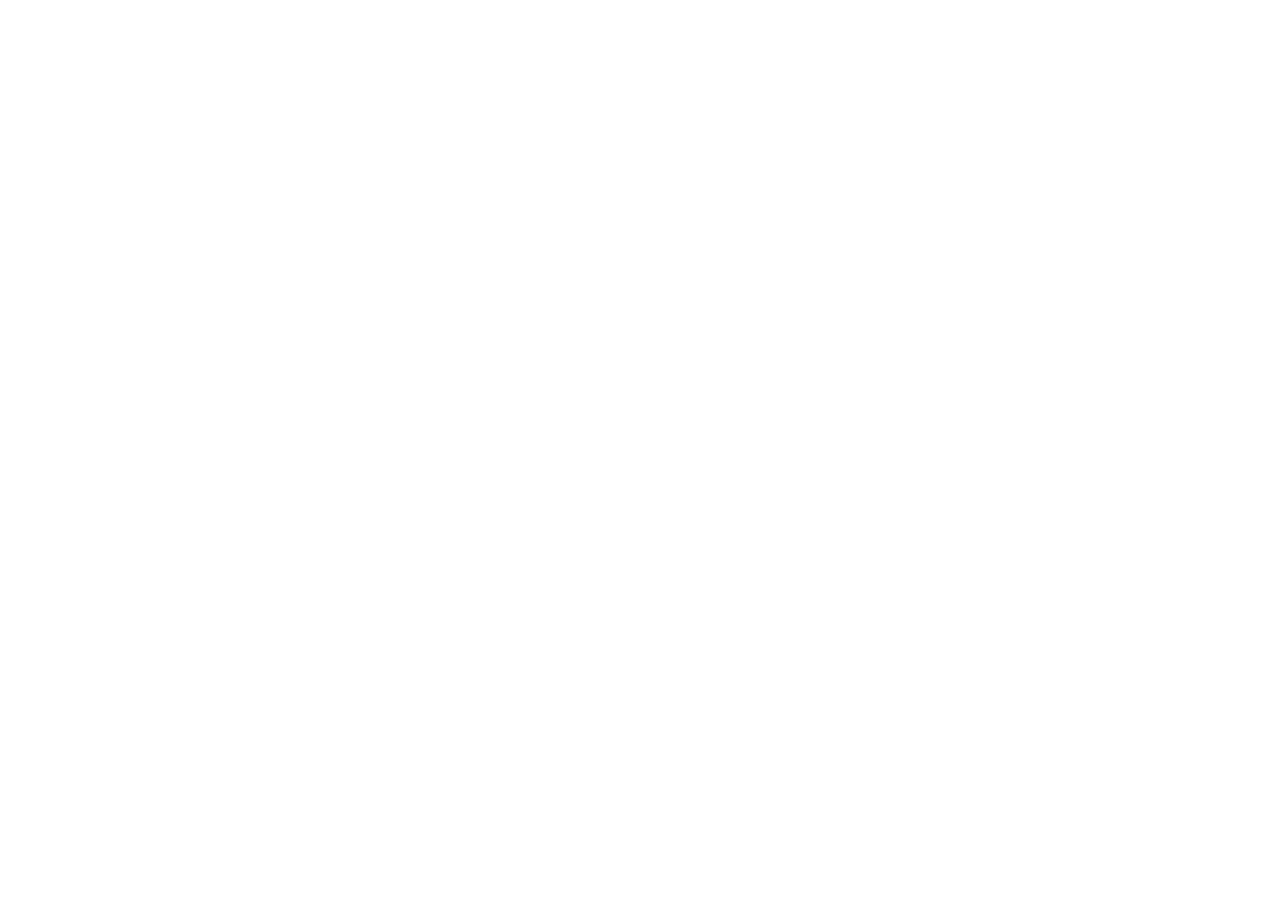
==== arrive.html @ 4d38976a "fix: replace YOUR-ADDRESS with the live GitHub Pages address The site is live at https://likangyu070" ====
<!doctype html>
<html lang="en">
<head>
<meta charset="utf-8">
<meta name="viewport" content="width=device-width, initial-scale=1">
<title>Arriving and settling in ÃƒÂ¢Ã¢â€šÂ¬Ã¢â‚¬Â How to Survive Danzhou</title>
<meta name="description" content="Your first week in Danzhou: the order to do things in, which documents to bring, and what you need on the first night.">

<!-- ===== Open Graph / link preview =====
<meta property="og:title" content="Arriving and settling in ÃƒÂ¢Ã¢â€šÂ¬Ã¢â‚¬Â How to Survive Danzhou">
<meta property="og:description" content="Your first week in Danzhou: the order to do things in, the documents to bring, and what to buy on the first night.">
<meta property="og:image" content="https://likangyu070710-source.github.io/Git/images/og-image.jpg">
<meta property="og:url" content="https://likangyu070710-source.github.io/Git/arrive.html">
<meta property="og:type" content="article">
<meta name="twitter:card" content="summary_large_image">

<link rel="icon" href="images/favicon-32.png" sizes="32x32">
<link rel="apple-touch-icon" href="images/apple-touch-icon.png">
<link rel="icon" href="images/favicon-192.png" sizes="192x192">

<link rel="stylesheet" href="css/style.css">
<script>try{if(localStorage.getItem("danzhou-theme")==="dark")document.documentElement.setAttribute("data-theme","dark")}catch(e){}</script>
</head>
<body>

<a class="skip" href="#main">Skip to main content</a>

<header class="site-header">
  <div class="wrap">
    <a class="brand" href="index.html">Survive<span>Danzhou</span></a>
    <nav class="site-nav" aria-label="Main">
      <ul>
        <li><a href="index.html">Home</a></li>
        <li><a href="arrive.html" aria-current="page">Arriving</a></li>
        <li><a href="campus.html">Campus</a></li>
        <li><a href="danzhou.html">Danzhou</a></li>
      </ul>
    </nav>
    <button class="theme-toggle" type="button" aria-pressed="false">ÃƒÂ¢Ã‹Å“Ã‚Â¾ Dark</button>
  </div>
</header>

<main id="main">
  <div class="wrap with-aside">

    <div>
      <p class="kicker">The first week</p>
      <h1>Arriving and settling in</h1>

      <p>Arrival day is the most information you will ever get at once: luggage, a room, paperwork, and buildings you cannot find. This page puts it in an order you can just follow.</p>

      <div class="note">
        <p><strong>Important:</strong> the documents you need and the registration process can change from year to year. <strong>The offer letter and the university's own notices are what count.</strong> This page is about the order and the experience, not the official rules.</p>
      </div>

      <section aria-labelledby="steps">
        <h2 id="steps">Do these in this order</h2>
        <ol class="steps">
          <li>
            <h3>Register first, and collect your room slip</h3>
            <p>Bring originals and photocopies of everything. You need the room slip before you go looking for the building.</p>
          </li>
          <li>
            <h3>Drop your luggage at the room and check your bed</h3>
            <p>Do this before anything else. Dragging a suitcase around while you queue for paperwork is miserable.</p>
          </li>
          <li>
            <h3>Sort out your campus card, door access and internet</h3>
            <p>These are usually handled in the same place. Ask what the opening hours are before you walk over.</p>
          </li>
          <li>
            <h3>Buy what you need for the first night</h3>
            <p>See the checklist below. Do not try to buy everything at once.</p>
          </li>
        </ol>
      </section>

      <section aria-labelledby="docs">
        <h2 id="docs">Documents to bring</h2>
        <table>
          <caption>What you will be asked for on registration day</caption>
          <thead>
            <tr><th scope="col">Item</th><th scope="col">Notes</th></tr>
          </thead>
          <tbody>
            <tr><td>Offer letter</td><td>Original, plus keep a copy for yourself</td></tr>
            <tr><td>ID card / passport</td><td>Original and several photocopies</td></tr>
            <tr><td>Passport photos</td><td>A few of each size, and keep the digital files on your phone</td></tr>
            <tr><td>Bank card / payment receipt</td><td>As instructed by the university</td></tr>
          </tbody>
        </table>
      </section>

      <section aria-labelledby="firstnight">
        <h2 id="firstnight">What you need on the first night</h2>
        <ul class="checklist">
          <li>Bedding ÃƒÂ¢Ã¢â€šÂ¬Ã¢â‚¬Â a mosquito net is genuinely useful here</li>
          <li>Power strip and an adapter if you need one</li>
          <li>Toiletries and slippers</li>
          <li>Basic medicine: insect repellent, anti-itch cream, something for your stomach</li>
          <li>An umbrella ÃƒÂ¢Ã¢â€šÂ¬Ã¢â‚¬Â the rain here arrives fast</li>
        </ul>
      </section>

      <section aria-labelledby="avoid">
        <h2 id="avoid">Easy things to forget</h2>
        <ul>
          <li>Do not bring only one photocopy of anything. The print shop is busy on registration day.</li>
          <li>Save your tutor's phone number in your phone, not just in a group chat.</li>
          <li>Photograph the electricity and water meter readings when you move in.</li>
        </ul>
      </section>
    </div>

    <aside class="toc" aria-labelledby="toc-h">
      <h2 id="toc-h">On this page</h2>
      <ul>
        <li><a href="#steps">The order to do things</a></li>
        <li><a href="#docs">Documents</a></li>
        <li><a href="#firstnight">First night</a></li>
        <li><a href="#avoid">Easy to forget</a></li>
      </ul>
    </aside>

  </div>
</main>

<footer class="site-footer">
  <div class="wrap">
    <p>Written by a current BiUH student Ãƒâ€šÃ‚Â· 2026</p>
    <p>Personal experience, not official university information. Check your offer letter for documents and deadlines.</p>
  </div>
</footer>

<script src="js/theme.js"></script>
</body>
</html>
---- css/style.css ----
/* ==========================================================================
   新生在儋州怎么活下来 — 样式表
   单一样式表，四个页面共用（Lesson 3：Use external. Almost always.）
   组织顺序：变量 → 基础 → 布局 → 组件 → 页面 → 响应式
   ========================================================================== */

/* ---- 1. 变量（统一在这里换色，全站跟着变） ---- */
:root {
  --paper: #fbfaf7;
  --ink: #12141a;
  --dim: #5b6270;
  --line: #ded9d0;
  --accent: #c2410c;
  --accent-soft: #fdf0e8;
  --card: #ffffff;
  --code-bg: #1c1f26;
  --code-fg: #e8e6e1;
  --max: 68rem;
  --radius: 10px;
}

/* 深色模式：由 js/theme.js 在 <html> 上加 data-theme="dark" 触发 */
html[data-theme="dark"] {
  --paper: #14161c;
  --ink: #ecebe7;
  --dim: #a2a8b4;
  --line: #2c303a;
  --accent: #fb8f5c;
  --accent-soft: #241c17;
  --card: #1b1e25;
}

/* ---- 2. 基础 ---- */
*,
*::before,
*::after { box-sizing: border-box; }   /* border-box：宽度含 padding 与边框 */

html { scroll-behavior: smooth; }

body {
  margin: 0;
  background: var(--paper);
  color: var(--ink);
  /* latin-first stack: this site is written in English, so no CJK face should win */
  font: 16px/1.7 -apple-system, BlinkMacSystemFont, "Segoe UI", Roboto,
        "Helvetica Neue", Arial, system-ui, sans-serif;
  /* these are inherited properties — set once on body (Lesson 3: text flows down) */
}

img { max-width: 100%; height: auto; display: block; }

a { color: var(--accent); text-decoration-thickness: 1px; text-underline-offset: 2px; }
a:hover { text-decoration-thickness: 2px; }

h1, h2, h3 { line-height: 1.2; letter-spacing: -0.015em; }
h1 { font-size: clamp(1.9rem, 5vw, 3.1rem); margin: 0 0 .45em; }
h2 { font-size: clamp(1.35rem, 3vw, 1.9rem); margin: 2.4em 0 .6em; }
h3 { font-size: 1.15rem; margin: 1.8em 0 .4em; }

p, li { max-width: 42em; }

/* 键盘可访问性：跳到主内容 */
.skip {
  position: absolute;
  left: -9999px;
  top: 0;
  background: var(--accent);
  color: #fff;
  padding: .7rem 1.1rem;
  z-index: 99;
  border-radius: 0 0 var(--radius) 0;
}
.skip:focus { left: 0; }

/* ---- 3. 布局 ---- */
.wrap {
  width: min(100% - 2.5rem, var(--max));
  margin-inline: auto;
}

.site-header {
  border-bottom: 1px solid var(--line);
  background: var(--card);
  position: sticky;
  top: 0;
  z-index: 10;
}
.site-header .wrap {
  display: flex;
  align-items: center;
  gap: 1rem;
  flex-wrap: wrap;
  padding-block: .8rem;
}

.brand {
  font-weight: 700;
  letter-spacing: -0.02em;
  text-decoration: none;
  color: var(--ink);
  margin-right: auto;      /* 把导航推到右边 */
}
.brand span { color: var(--accent); }

.site-nav ul {
  display: flex;
  gap: .35rem;
  list-style: none;
  margin: 0;
  padding: 0;
  flex-wrap: wrap;
}
.site-nav a {
  display: block;
  padding: .42rem .7rem;
  border-radius: var(--radius);
  text-decoration: none;
  color: var(--dim);
  font-size: .95rem;
}
.site-nav a:hover { background: var(--accent-soft); color: var(--accent); }
.site-nav a[aria-current="page"] { background: var(--accent); color: #fff; }

main { padding-block: 2.5rem 4rem; }

.site-footer {
  border-top: 1px solid var(--line);
  padding-block: 2rem;
  color: var(--dim);
  font-size: .92rem;
}

/* 两栏：主内容 + 侧栏 */
.with-aside {
  display: grid;
  gap: 2.5rem;
  grid-template-columns: minmax(0, 1fr);
}
@media (min-width: 60rem) {
  .with-aside { grid-template-columns: minmax(0, 1fr) 17rem; }
}

/* 卡片网格：自适应，手机上自动一列（响应式要求） */
.grid {
  display: grid;
  gap: 1rem;
  grid-template-columns: repeat(auto-fit, minmax(15rem, 1fr));
  margin: 1.5rem 0;
}

/* ---- 4. 组件 ---- */
.hero {
  padding-block: clamp(2rem, 7vw, 4.5rem);
  border-bottom: 1px solid var(--line);
}
.hero .kicker {
  text-transform: uppercase;
  letter-spacing: .14em;
  font-size: .78rem;
  font-weight: 700;
  color: var(--accent);
  margin: 0 0 1rem;
}
.hero p.lead {
  font-size: clamp(1.05rem, 2.2vw, 1.3rem);
  color: var(--dim);
  max-width: 34em;
}

.card {
  background: var(--card);
  border: 1px solid var(--line);
  border-radius: var(--radius);
  padding: 1.15rem 1.25rem;
}
.card h3 { margin-top: 0; }
.card p:last-child { margin-bottom: 0; }

.note {
  background: var(--accent-soft);
  border-left: 4px solid var(--accent);
  border-radius: 0 var(--radius) var(--radius) 0;
  padding: .9rem 1.1rem;
  margin: 1.5rem 0;
}
.note p:last-child { margin-bottom: 0; }

.btn {
  display: inline-block;
  background: var(--accent);
  color: #fff;
  text-decoration: none;
  padding: .7rem 1.15rem;
  border-radius: var(--radius);
  border: 1px solid var(--accent);
  font-weight: 600;
  cursor: pointer;
  font-size: 1rem;
}
.btn:hover { filter: brightness(1.08); }

table {
  border-collapse: collapse;
  width: 100%;
  margin: 1.5rem 0;
  font-size: .97rem;
}
th, td {
  border-bottom: 1px solid var(--line);
  padding: .6rem .7rem;
  text-align: left;
  vertical-align: top;
}
th { background: var(--accent-soft); }

code, pre { font-family: ui-monospace, "Cascadia Code", Consolas, monospace; }
code { background: var(--accent-soft); padding: .1em .35em; border-radius: 4px; font-size: .92em; }
pre {
  background: var(--code-bg);
  color: var(--code-fg);
  padding: 1rem 1.15rem;
  border-radius: var(--radius);
  overflow-x: auto;
}
pre code { background: none; padding: 0; color: inherit; }

/* 筛选控件（js/filter.js 会用） */
.filters {
  display: flex;
  gap: .5rem;
  flex-wrap: wrap;
  margin: 1.5rem 0 1rem;
}
.filters button {
  font: inherit;
  font-size: .95rem;
  padding: .45rem .9rem;
  border-radius: 999px;
  border: 1px solid var(--line);
  background: var(--card);
  color: var(--ink);
  cursor: pointer;
}
.filters button:hover { border-color: var(--accent); color: var(--accent); }
.filters button[aria-pressed="true"] {
  background: var(--accent);
  border-color: var(--accent);
  color: #fff;
}

.filter-status { color: var(--dim); font-size: .92rem; margin: 0 0 1rem; }

/* 主题切换按钮 */
.theme-toggle {
  font: inherit;
  font-size: .95rem;
  padding: .42rem .7rem;
  border-radius: var(--radius);
  border: 1px solid var(--line);
  background: var(--card);
  color: var(--dim);
  cursor: pointer;
}
.theme-toggle:hover { border-color: var(--accent); color: var(--accent); }

/* ---- 5. 页面专属 ---- */
.toc {
  background: var(--card);
  border: 1px solid var(--line);
  border-radius: var(--radius);
  padding: 1.1rem 1.25rem;
  position: sticky;
  top: 5rem;
  align-self: start;
  font-size: .95rem;
}
.toc h2 { margin: 0 0 .6rem; font-size: .8rem; text-transform: uppercase; letter-spacing: .12em; color: var(--dim); }
.toc ul { margin: 0; padding-left: 1.1em; }
.toc li { margin: .3em 0; }

.steps { counter-reset: step; list-style: none; padding: 0; }
.steps > li {
  counter-increment: step;
  position: relative;
  padding-left: 3rem;
  margin: 1.2rem 0;
}
.steps > li::before {
  content: counter(step);
  position: absolute;
  left: 0;
  top: .1rem;
  width: 2rem;
  height: 2rem;
  display: grid;
  place-items: center;
  background: var(--accent);
  color: #fff;
  border-radius: 50%;
  font-weight: 700;
  font-size: .95rem;
}

.checklist { list-style: none; padding: 0; }
.checklist li { padding-left: 1.7rem; position: relative; margin: .45em 0; }
.checklist li::before {
  content: "☐";
  position: absolute;
  left: 0;
  color: var(--accent);
  font-size: 1.1em;
}

/* ---- 6. 响应式细节 ---- */
@media (max-width: 40rem) {
  .site-header .wrap { padding-block: .6rem; }
  .site-nav ul { gap: .2rem; }
  .site-nav a { padding: .35rem .5rem; font-size: .88rem; }
  .toc { position: static; }
}

/* 尊重"减少动态效果"的系统设置 */
@media (prefers-reduced-motion: reduce) {
  html { scroll-behavior: auto; }
  * { transition: none !important; animation: none !important; }
}

/* 打印：把导航、页脚、侧栏去掉 */
@media print {
  .site-header, .site-footer, .toc, .filters, .theme-toggle, .skip { display: none; }
  body { background: #fff; color: #000; }
}
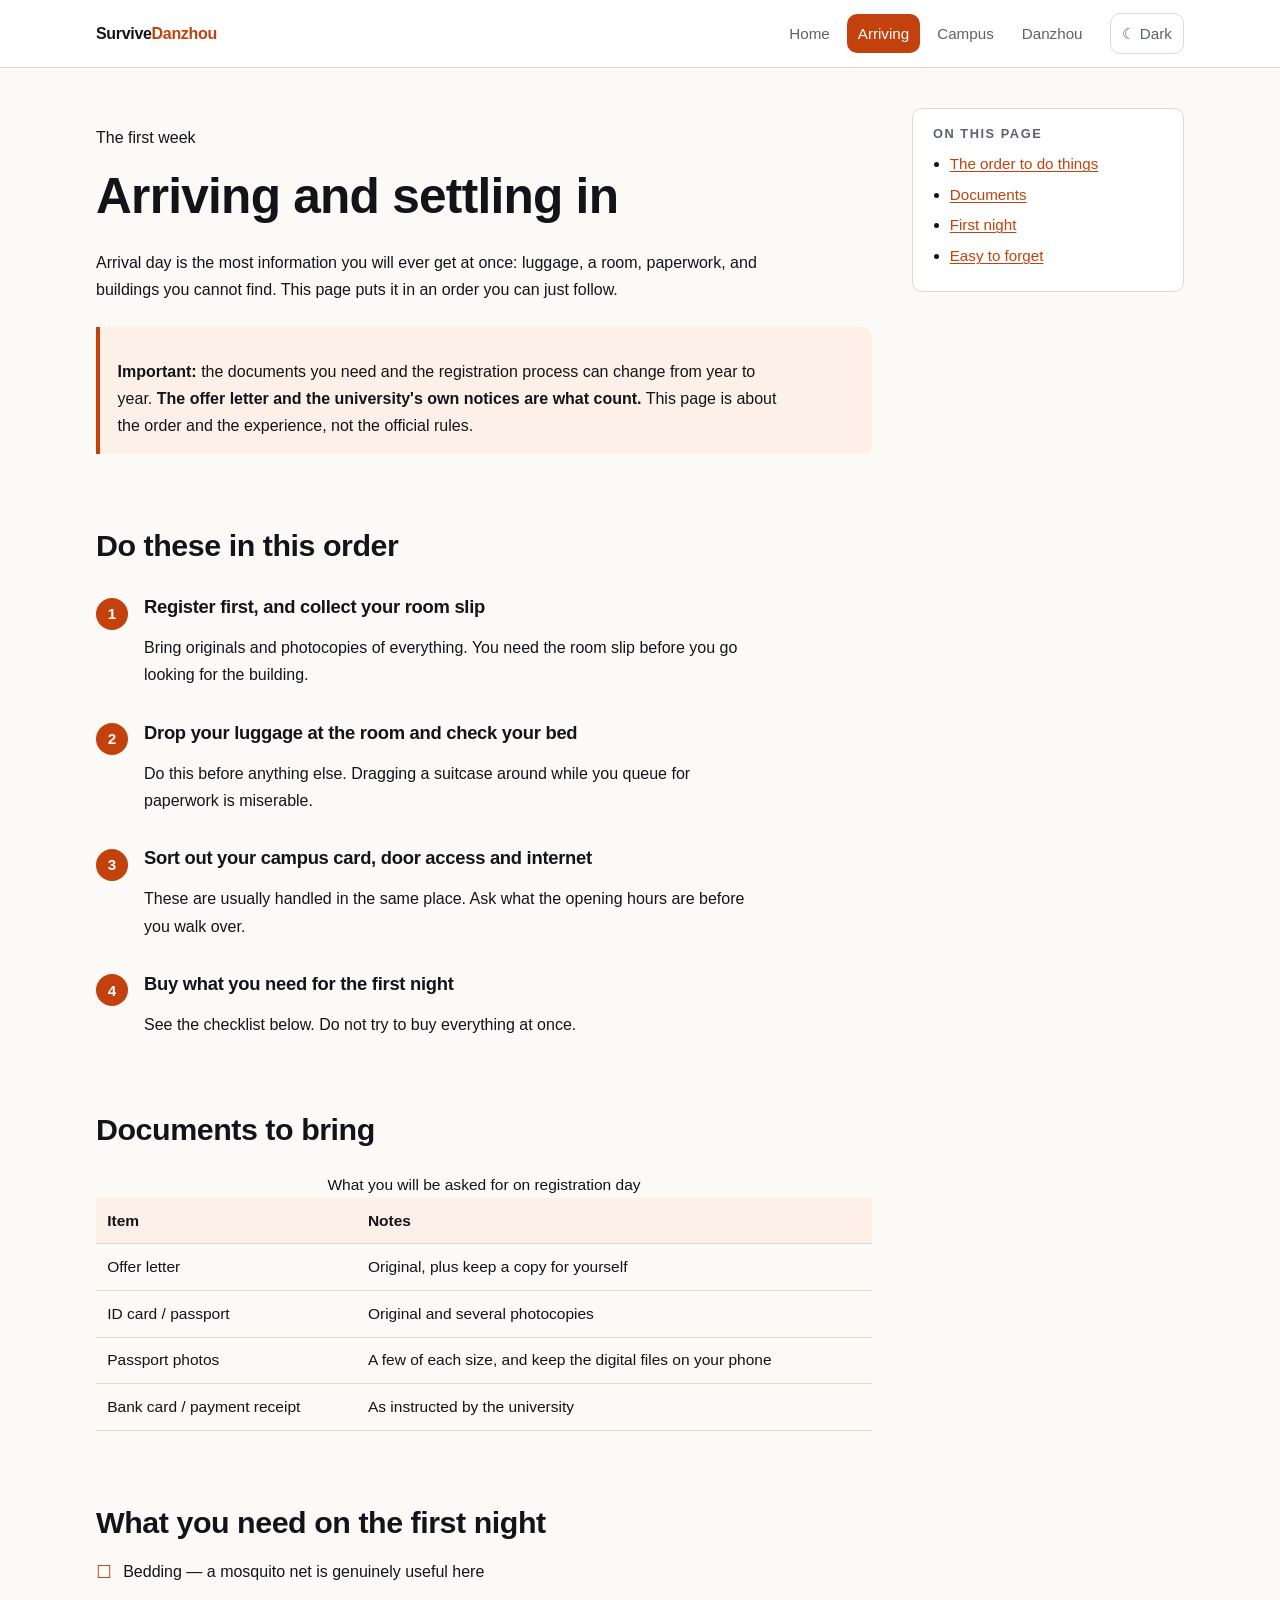
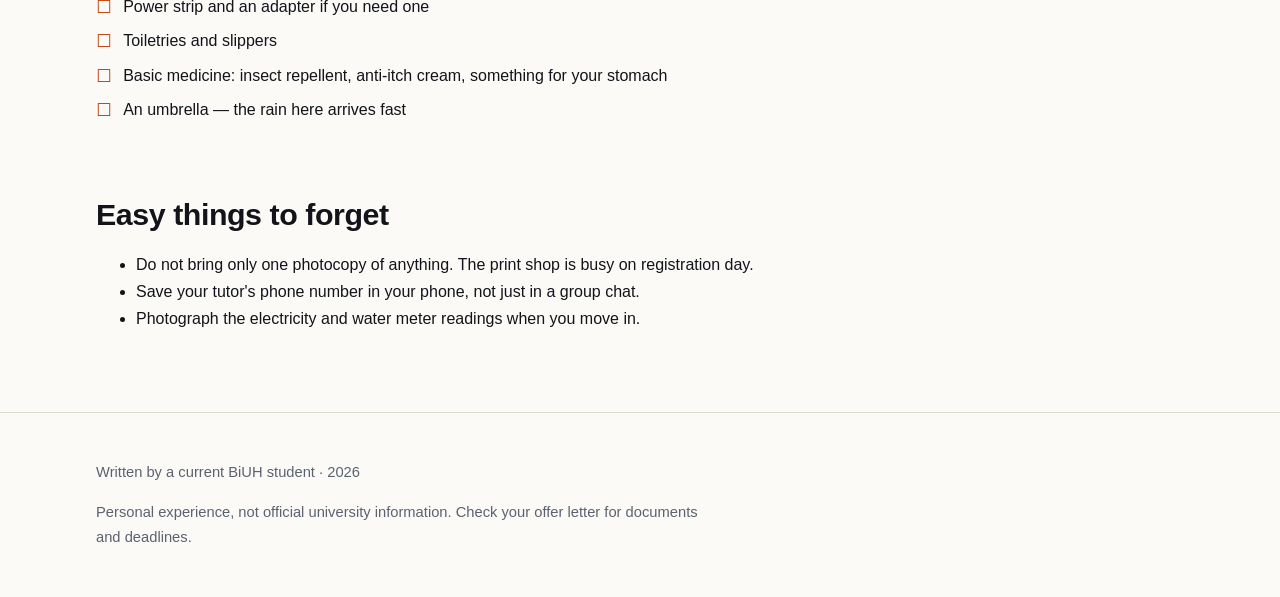
==== commit bf9e8b39: "fix: close the Open Graph comment so the stylesheet loads again The Open Graph block opened a commen" ====
--- a/arrive.html
+++ b/arrive.html
@@ -3,11 +3,11 @@
 <head>
 <meta charset="utf-8">
 <meta name="viewport" content="width=device-width, initial-scale=1">
-<title>Arriving and settling in ÃƒÂ¢Ã¢â€šÂ¬Ã¢â‚¬Â How to Survive Danzhou</title>
+<title>Arriving and settling in — How to Survive Danzhou</title>
 <meta name="description" content="Your first week in Danzhou: the order to do things in, which documents to bring, and what you need on the first night.">
 
-<!-- ===== Open Graph / link preview =====
-<meta property="og:title" content="Arriving and settling in ÃƒÂ¢Ã¢â€šÂ¬Ã¢â‚¬Â How to Survive Danzhou">
+<!-- ===== Open Graph / link preview ===== -->
+<meta property="og:title" content="Arriving and settling in — How to Survive Danzhou">
 <meta property="og:description" content="Your first week in Danzhou: the order to do things in, the documents to bring, and what to buy on the first night.">
 <meta property="og:image" content="https://likangyu070710-source.github.io/Git/images/og-image.jpg">
 <meta property="og:url" content="https://likangyu070710-source.github.io/Git/arrive.html">
@@ -36,7 +36,7 @@
         <li><a href="danzhou.html">Danzhou</a></li>
       </ul>
     </nav>
-    <button class="theme-toggle" type="button" aria-pressed="false">ÃƒÂ¢Ã‹Å“Ã‚Â¾ Dark</button>
+    <button class="theme-toggle" type="button" aria-pressed="false">☾ Dark</button>
   </div>
 </header>
 
@@ -94,11 +94,11 @@
       <section aria-labelledby="firstnight">
         <h2 id="firstnight">What you need on the first night</h2>
         <ul class="checklist">
-          <li>Bedding ÃƒÂ¢Ã¢â€šÂ¬Ã¢â‚¬Â a mosquito net is genuinely useful here</li>
+          <li>Bedding — a mosquito net is genuinely useful here</li>
           <li>Power strip and an adapter if you need one</li>
           <li>Toiletries and slippers</li>
           <li>Basic medicine: insect repellent, anti-itch cream, something for your stomach</li>
-          <li>An umbrella ÃƒÂ¢Ã¢â€šÂ¬Ã¢â‚¬Â the rain here arrives fast</li>
+          <li>An umbrella — the rain here arrives fast</li>
         </ul>
       </section>
 
@@ -127,7 +127,7 @@
 
 <footer class="site-footer">
   <div class="wrap">
-    <p>Written by a current BiUH student Ãƒâ€šÃ‚Â· 2026</p>
+    <p>Written by a current BiUH student · 2026</p>
     <p>Personal experience, not official university information. Check your offer letter for documents and deadlines.</p>
   </div>
 </footer>
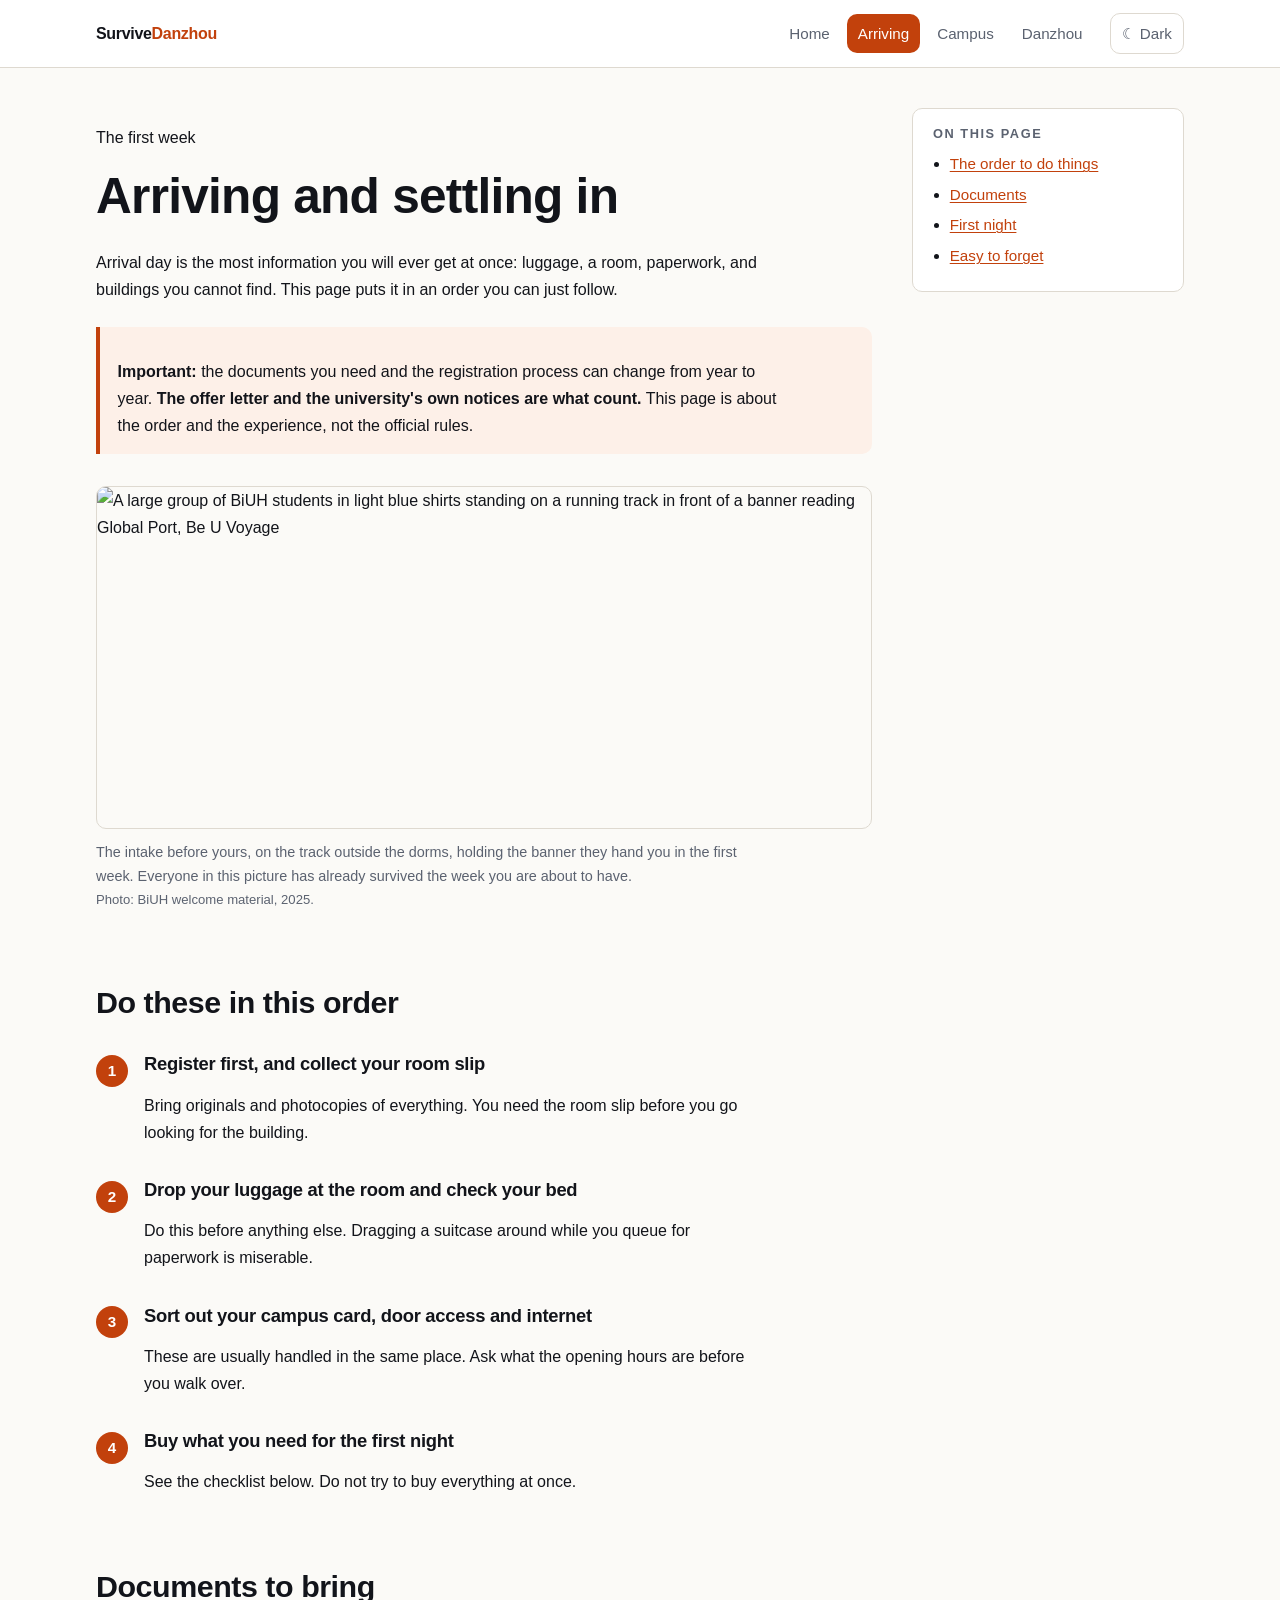
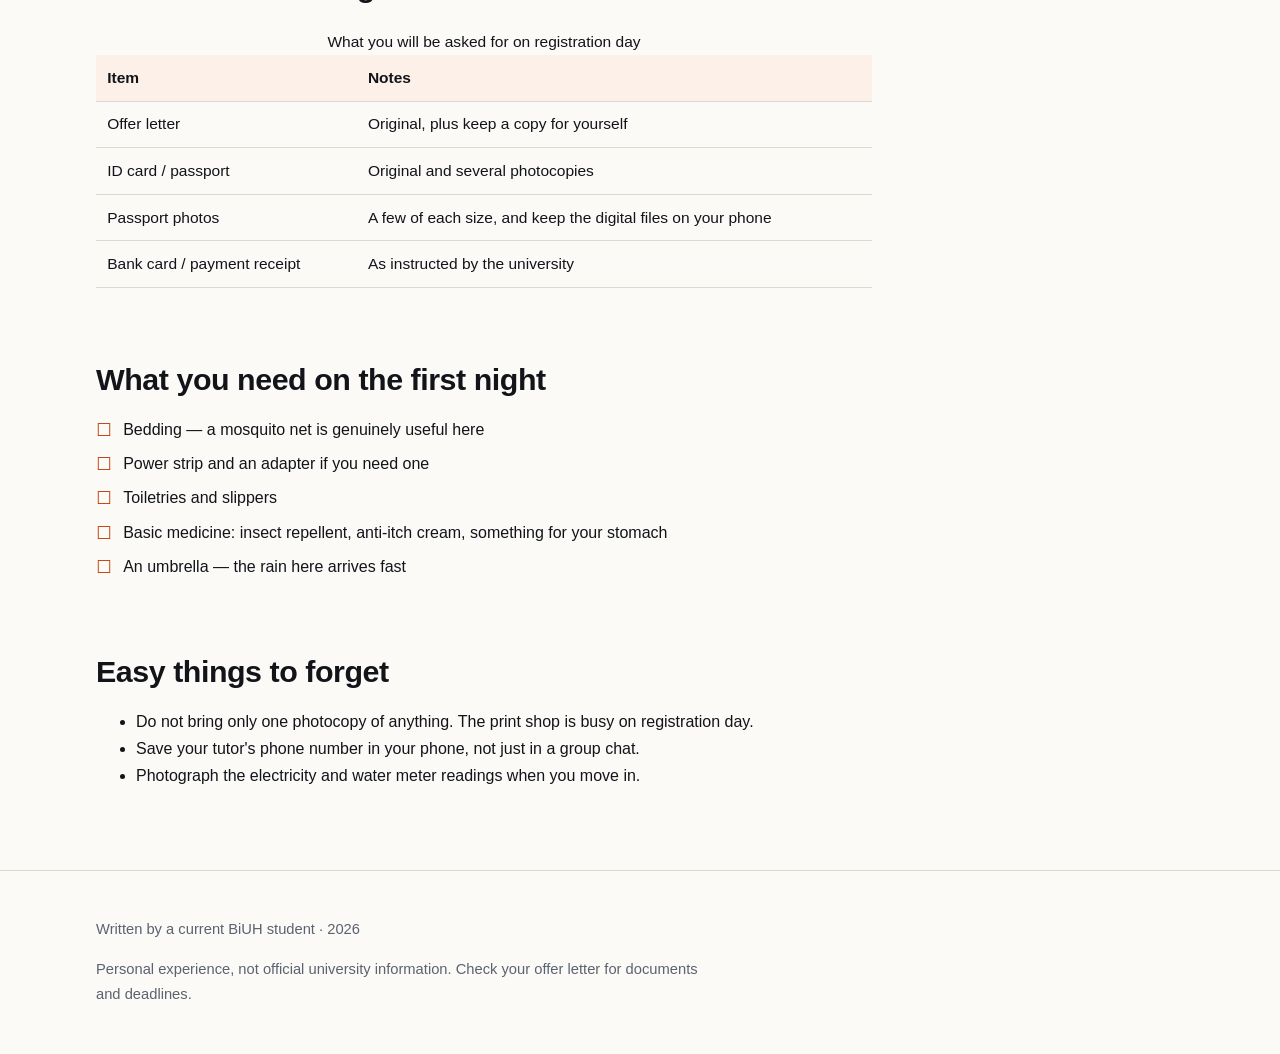
==== commit 4ae41693: "style: photo block with a caption, and a two-up variant for the buildings Adds .photo and .photo-pai" ====
--- a/arrive.html
+++ b/arrive.html
@@ -52,6 +52,14 @@
       <div class="note">
         <p><strong>Important:</strong> the documents you need and the registration process can change from year to year. <strong>The offer letter and the university's own notices are what count.</strong> This page is about the order and the experience, not the official rules.</p>
       </div>
+
+      <figure class="photo">
+        <img src="images/campus-welcome.jpg" width="1280" height="565"
+             alt="A large group of BiUH students in light blue shirts standing on a running track in front of a banner reading Global Port, Be U Voyage">
+        <figcaption>The intake before yours, on the track outside the dorms, holding the banner they hand you in the first week. Everyone in this picture has already survived the week you are about to have.
+          <span class="credit">Photo: BiUH welcome material, 2025.</span>
+        </figcaption>
+      </figure>
 
       <section aria-labelledby="steps">
         <h2 id="steps">Do these in this order</h2>
--- a/css/style.css
+++ b/css/style.css
@@ -250,6 +250,30 @@
 
 .filter-status { color: var(--dim); font-size: .92rem; margin: 0 0 1rem; }
 
+/* 照片：图 + 说明。说明用 .credit 单独一行写来源 */
+.photo { margin: 2rem 0; }
+.photo img {
+  width: 100%;
+  border: 1px solid var(--line);
+  border-radius: var(--radius);
+}
+.photo figcaption {
+  color: var(--dim);
+  font-size: .9rem;
+  margin-top: .65rem;
+  max-width: 46em;
+}
+.photo .credit { display: block; font-size: .82rem; }
+
+/* 两张并排，窄屏自动叠成一列 */
+.photo-pair {
+  display: grid;
+  gap: 1rem;
+  grid-template-columns: repeat(auto-fit, minmax(16rem, 1fr));
+  margin: 2rem 0;
+}
+.photo-pair .photo { margin: 0; }
+
 /* 主题切换按钮 */
 .theme-toggle {
   font: inherit;
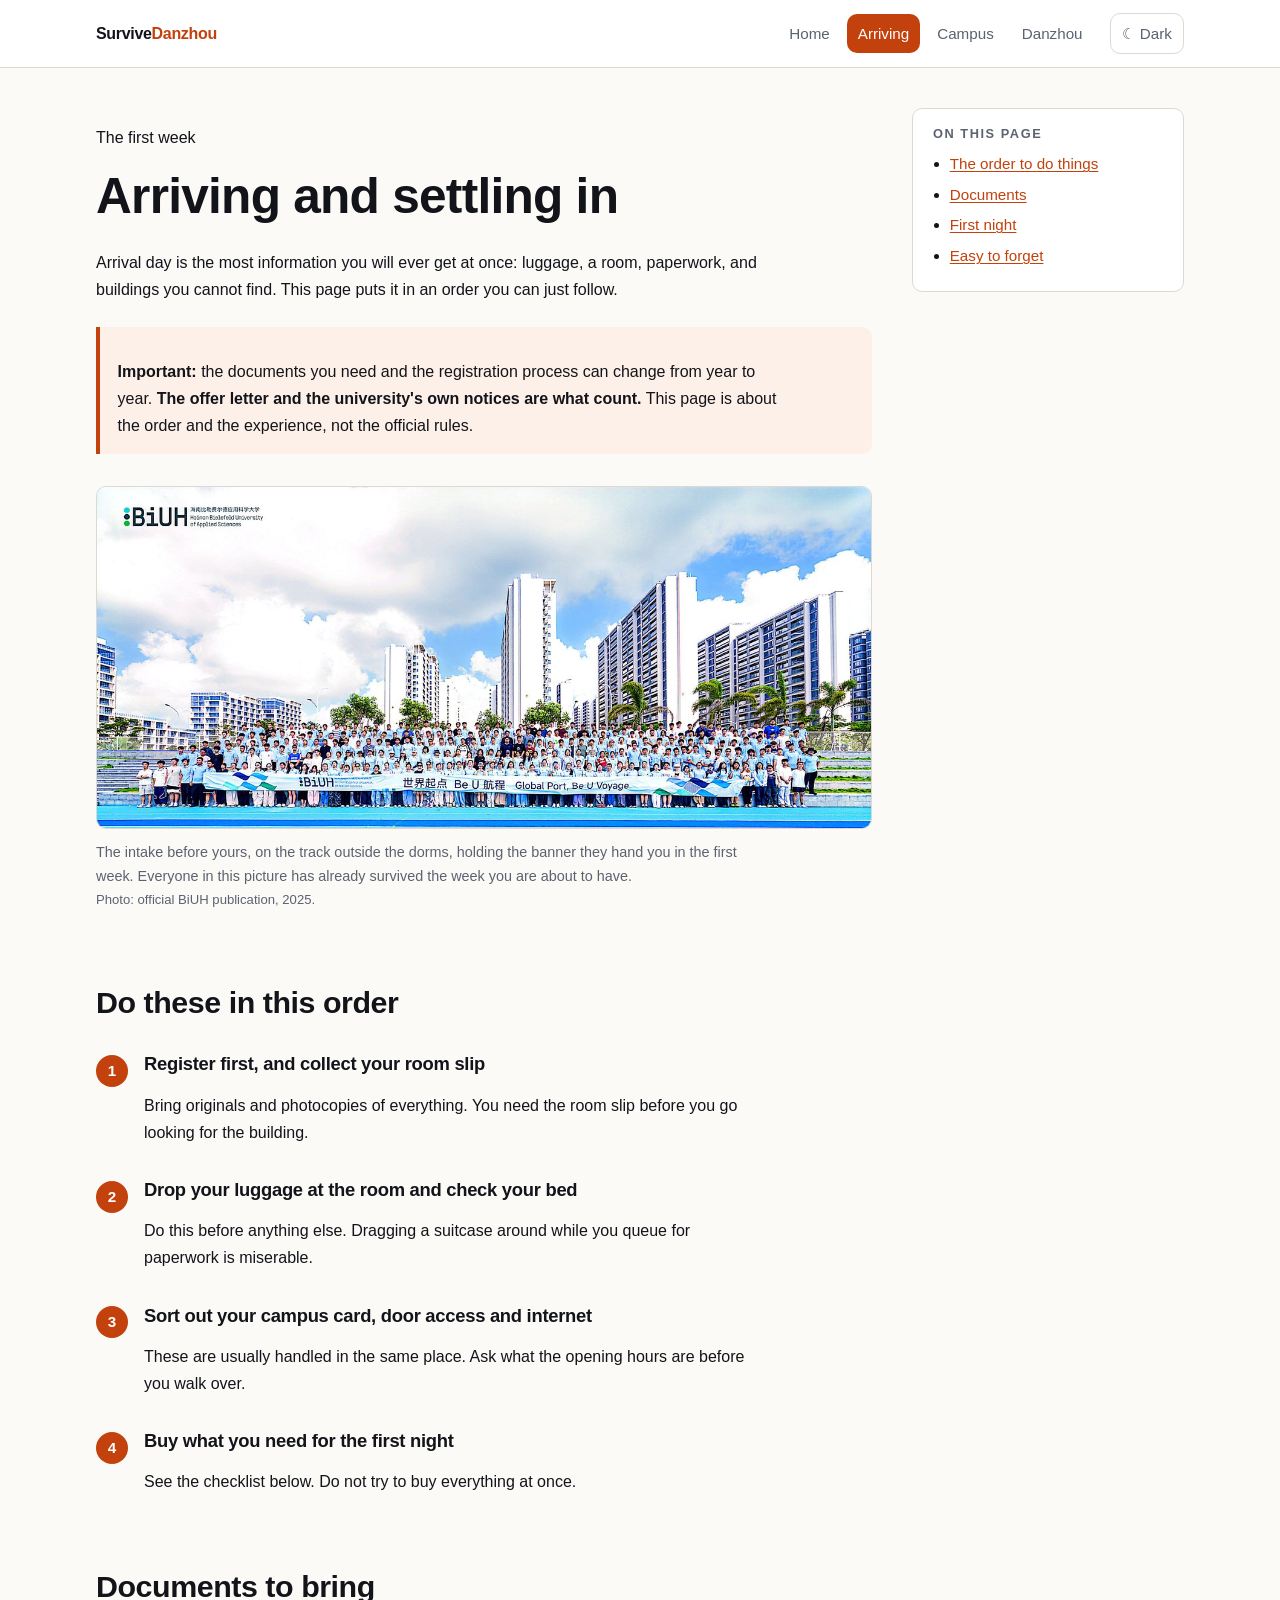
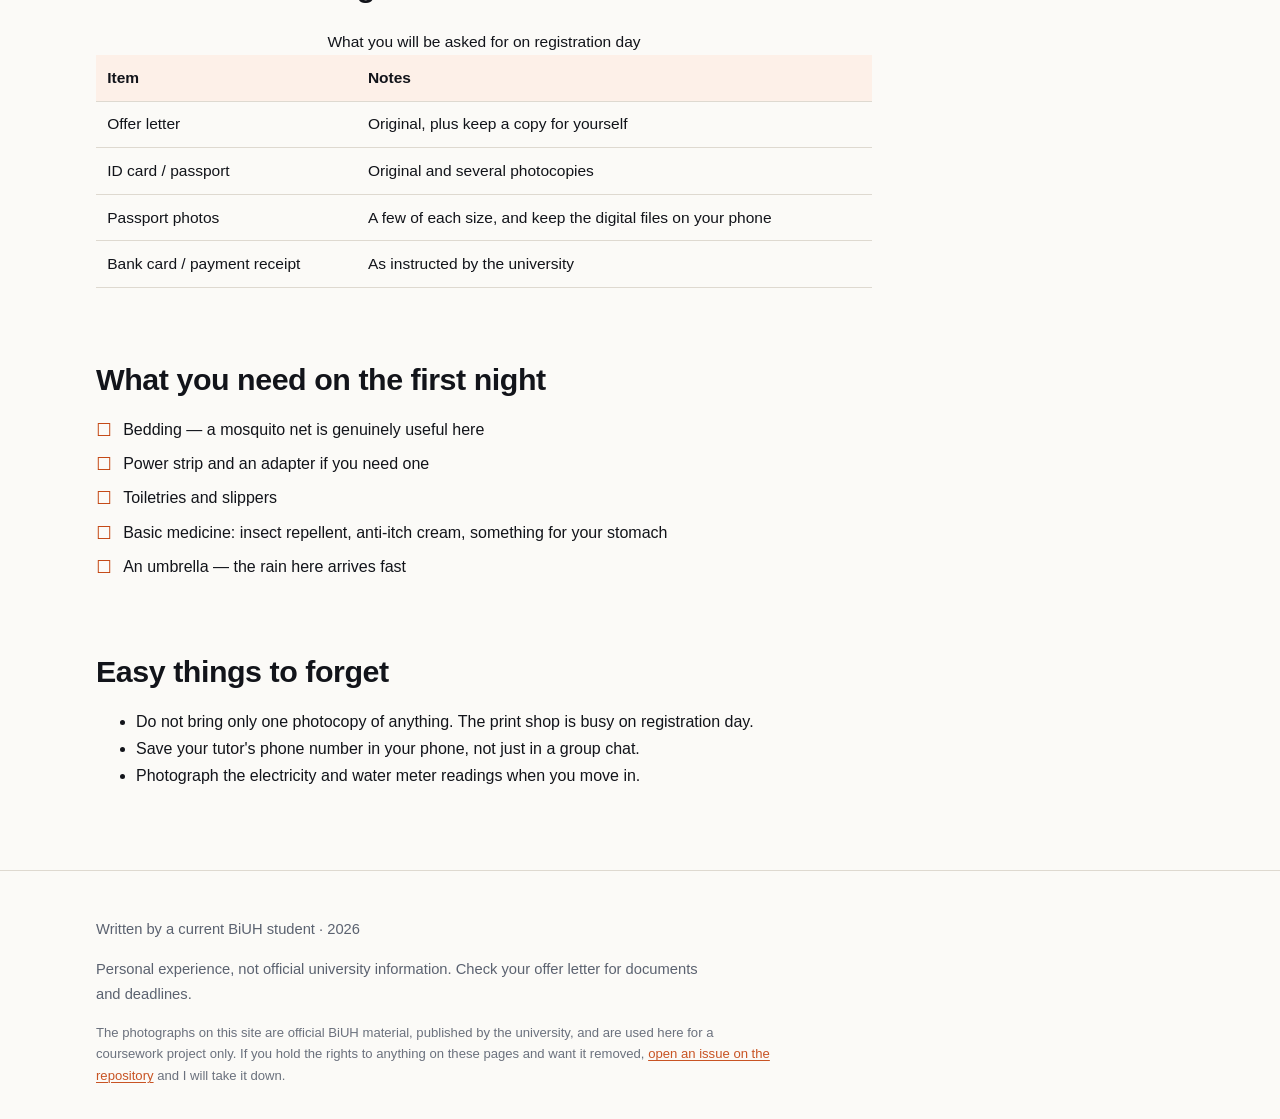
==== commit 0f0167e5: "docs: say where the photographs come from and how to get them taken down Every caption now reads 'Ph" ====
--- a/arrive.html
+++ b/arrive.html
@@ -57,7 +57,7 @@
         <img src="images/campus-welcome.jpg" width="1280" height="565"
              alt="A large group of BiUH students in light blue shirts standing on a running track in front of a banner reading Global Port, Be U Voyage">
         <figcaption>The intake before yours, on the track outside the dorms, holding the banner they hand you in the first week. Everyone in this picture has already survived the week you are about to have.
-          <span class="credit">Photo: BiUH welcome material, 2025.</span>
+          <span class="credit">Photo: official BiUH publication, 2025.</span>
         </figcaption>
       </figure>
 
@@ -137,7 +137,8 @@
   <div class="wrap">
     <p>Written by a current BiUH student · 2026</p>
     <p>Personal experience, not official university information. Check your offer letter for documents and deadlines.</p>
-  </div>
+      <p class="fineprint">The photographs on this site are official BiUH material, published by the university, and are used here for a coursework project only. If you hold the rights to anything on these pages and want it removed, <a href="https://github.com/likangyu070710-source/Git/issues">open an issue on the repository</a> and I will take it down.</p>
+</div>
 </footer>
 
 <script src="js/theme.js"></script>
--- a/css/style.css
+++ b/css/style.css
@@ -130,6 +130,15 @@
   font-size: .92rem;
 }
 
+/* 版权与出处：比页脚正文再小一号，但保持可读 */
+.fineprint {
+  font-size: .82rem;
+  line-height: 1.65;
+  opacity: .9;
+  margin: .9rem 0 0;
+  max-width: 52em;
+}
+
 /* 两栏：主内容 + 侧栏 */
 .with-aside {
   display: grid;
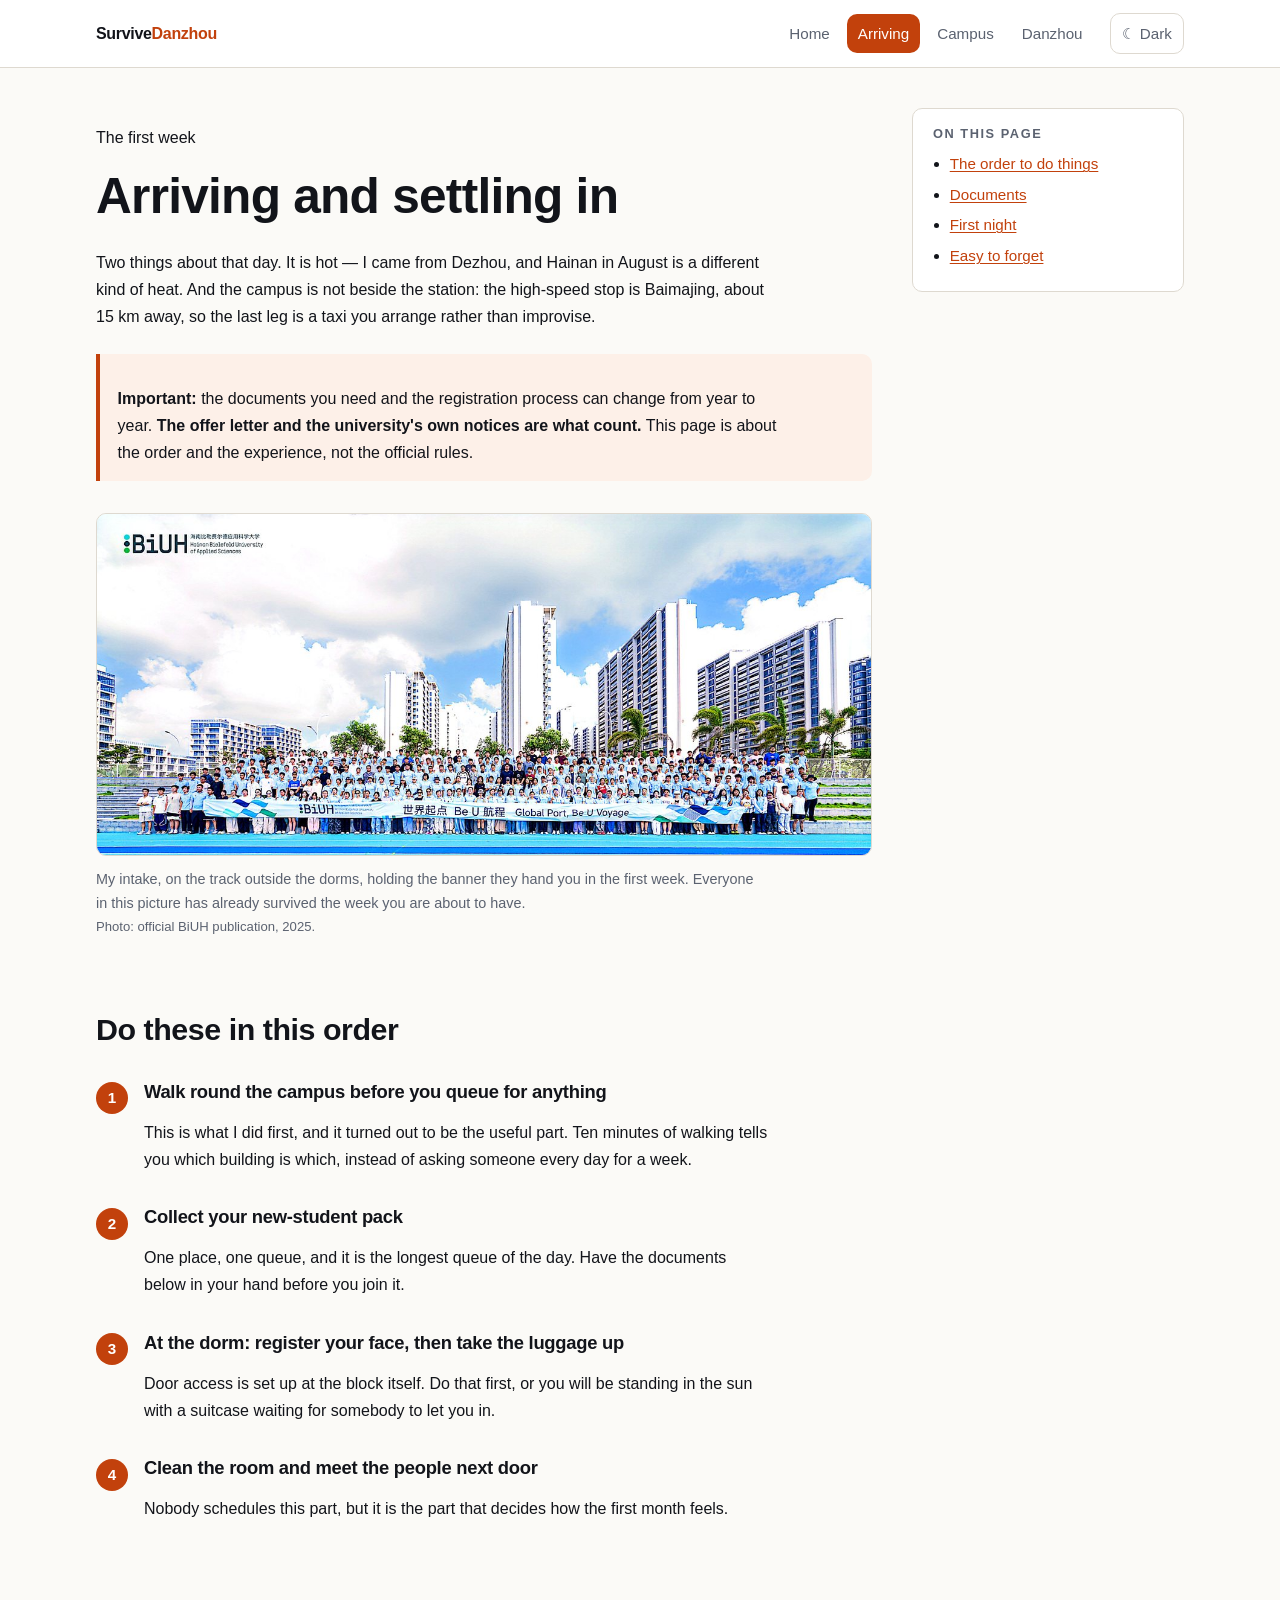
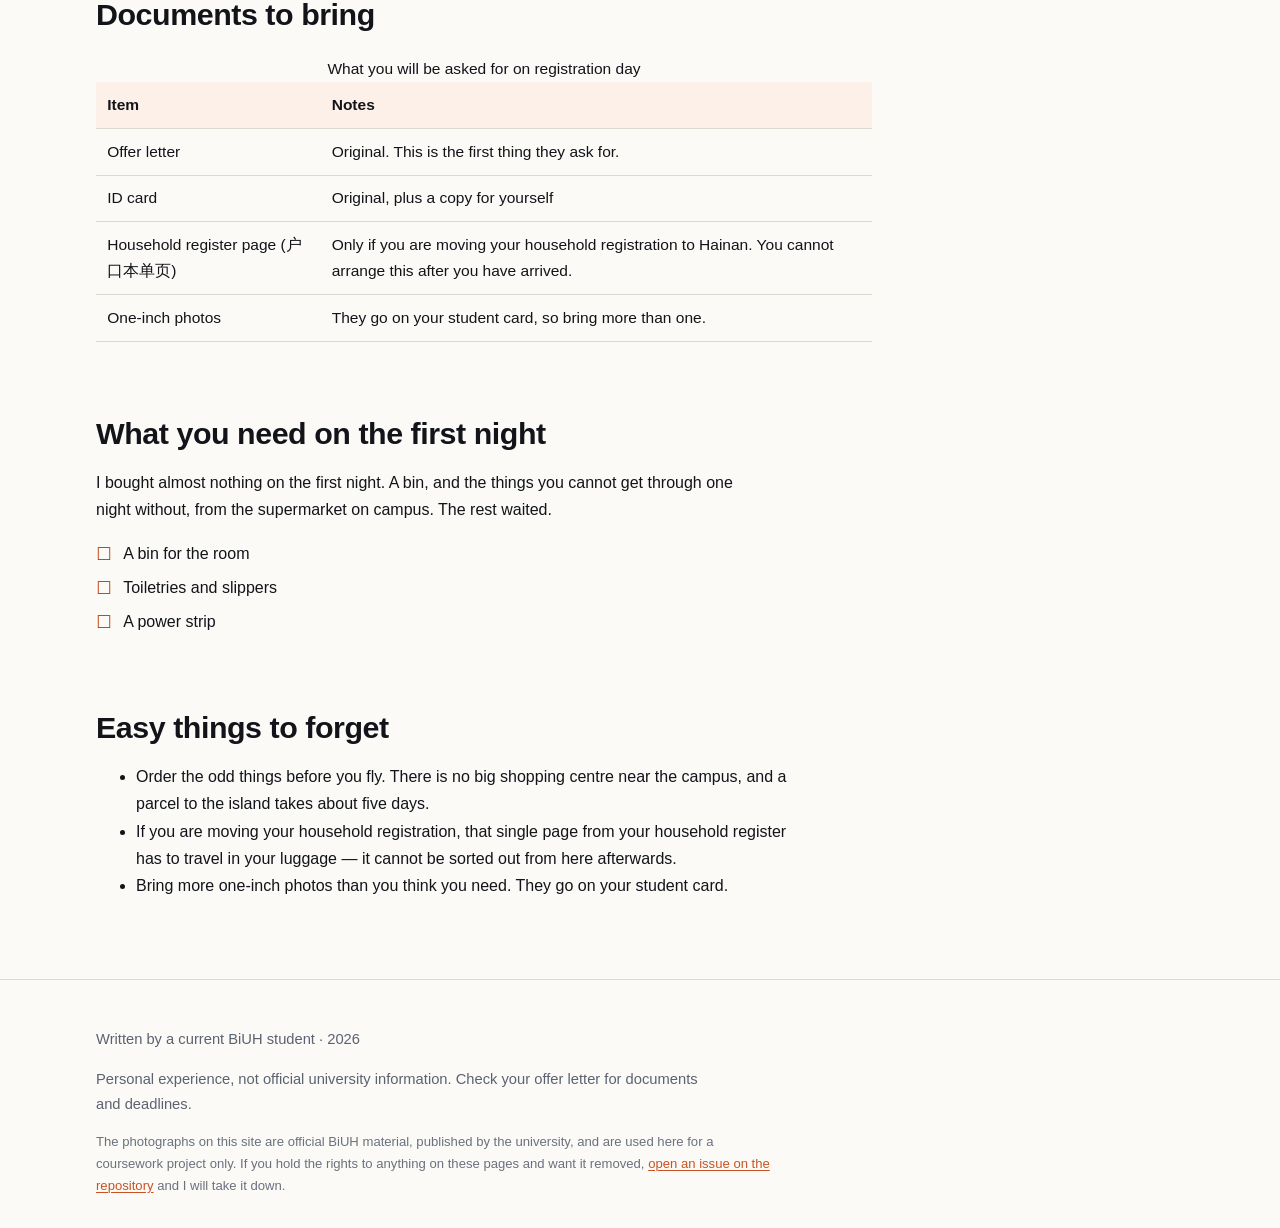
==== commit 144e36fb: "content: what my arrival day was actually like, and what it actually needs Replaces the invented pro" ====
--- a/arrive.html
+++ b/arrive.html
@@ -47,7 +47,7 @@
       <p class="kicker">The first week</p>
       <h1>Arriving and settling in</h1>
 
-      <p>Arrival day is the most information you will ever get at once: luggage, a room, paperwork, and buildings you cannot find. This page puts it in an order you can just follow.</p>
+      <p>Two things about that day. It is hot — I came from Dezhou, and Hainan in August is a different kind of heat. And the campus is not beside the station: the high-speed stop is Baimajing, about 15 km away, so the last leg is a taxi you arrange rather than improvise.</p>
 
       <div class="note">
         <p><strong>Important:</strong> the documents you need and the registration process can change from year to year. <strong>The offer letter and the university's own notices are what count.</strong> This page is about the order and the experience, not the official rules.</p>
@@ -56,7 +56,7 @@
       <figure class="photo">
         <img src="images/campus-welcome.jpg" width="1280" height="565"
              alt="A large group of BiUH students in light blue shirts standing on a running track in front of a banner reading Global Port, Be U Voyage">
-        <figcaption>The intake before yours, on the track outside the dorms, holding the banner they hand you in the first week. Everyone in this picture has already survived the week you are about to have.
+        <figcaption>My intake, on the track outside the dorms, holding the banner they hand you in the first week. Everyone in this picture has already survived the week you are about to have.
           <span class="credit">Photo: official BiUH publication, 2025.</span>
         </figcaption>
       </figure>
@@ -65,20 +65,20 @@
         <h2 id="steps">Do these in this order</h2>
         <ol class="steps">
           <li>
-            <h3>Register first, and collect your room slip</h3>
-            <p>Bring originals and photocopies of everything. You need the room slip before you go looking for the building.</p>
+            <h3>Walk round the campus before you queue for anything</h3>
+            <p>This is what I did first, and it turned out to be the useful part. Ten minutes of walking tells you which building is which, instead of asking someone every day for a week.</p>
           </li>
           <li>
-            <h3>Drop your luggage at the room and check your bed</h3>
-            <p>Do this before anything else. Dragging a suitcase around while you queue for paperwork is miserable.</p>
+            <h3>Collect your new-student pack</h3>
+            <p>One place, one queue, and it is the longest queue of the day. Have the documents below in your hand before you join it.</p>
           </li>
           <li>
-            <h3>Sort out your campus card, door access and internet</h3>
-            <p>These are usually handled in the same place. Ask what the opening hours are before you walk over.</p>
+            <h3>At the dorm: register your face, then take the luggage up</h3>
+            <p>Door access is set up at the block itself. Do that first, or you will be standing in the sun with a suitcase waiting for somebody to let you in.</p>
           </li>
           <li>
-            <h3>Buy what you need for the first night</h3>
-            <p>See the checklist below. Do not try to buy everything at once.</p>
+            <h3>Clean the room and meet the people next door</h3>
+            <p>Nobody schedules this part, but it is the part that decides how the first month feels.</p>
           </li>
         </ol>
       </section>
@@ -91,31 +91,30 @@
             <tr><th scope="col">Item</th><th scope="col">Notes</th></tr>
           </thead>
           <tbody>
-            <tr><td>Offer letter</td><td>Original, plus keep a copy for yourself</td></tr>
-            <tr><td>ID card / passport</td><td>Original and several photocopies</td></tr>
-            <tr><td>Passport photos</td><td>A few of each size, and keep the digital files on your phone</td></tr>
-            <tr><td>Bank card / payment receipt</td><td>As instructed by the university</td></tr>
+            <tr><td>Offer letter</td><td>Original. This is the first thing they ask for.</td></tr>
+            <tr><td>ID card</td><td>Original, plus a copy for yourself</td></tr>
+            <tr><td>Household register page (户口本单页)</td><td>Only if you are moving your household registration to Hainan. You cannot arrange this after you have arrived.</td></tr>
+            <tr><td>One-inch photos</td><td>They go on your student card, so bring more than one.</td></tr>
           </tbody>
         </table>
       </section>
 
       <section aria-labelledby="firstnight">
         <h2 id="firstnight">What you need on the first night</h2>
+        <p>I bought almost nothing on the first night. A bin, and the things you cannot get through one night without, from the supermarket on campus. The rest waited.</p>
         <ul class="checklist">
-          <li>Bedding — a mosquito net is genuinely useful here</li>
-          <li>Power strip and an adapter if you need one</li>
+          <li>A bin for the room</li>
           <li>Toiletries and slippers</li>
-          <li>Basic medicine: insect repellent, anti-itch cream, something for your stomach</li>
-          <li>An umbrella — the rain here arrives fast</li>
+          <li>A power strip</li>
         </ul>
       </section>
 
       <section aria-labelledby="avoid">
         <h2 id="avoid">Easy things to forget</h2>
         <ul>
-          <li>Do not bring only one photocopy of anything. The print shop is busy on registration day.</li>
-          <li>Save your tutor's phone number in your phone, not just in a group chat.</li>
-          <li>Photograph the electricity and water meter readings when you move in.</li>
+          <li>Order the odd things before you fly. There is no big shopping centre near the campus, and a parcel to the island takes about five days.</li>
+          <li>If you are moving your household registration, that single page from your household register has to travel in your luggage — it cannot be sorted out from here afterwards.</li>
+          <li>Bring more one-inch photos than you think you need. They go on your student card.</li>
         </ul>
       </section>
     </div>
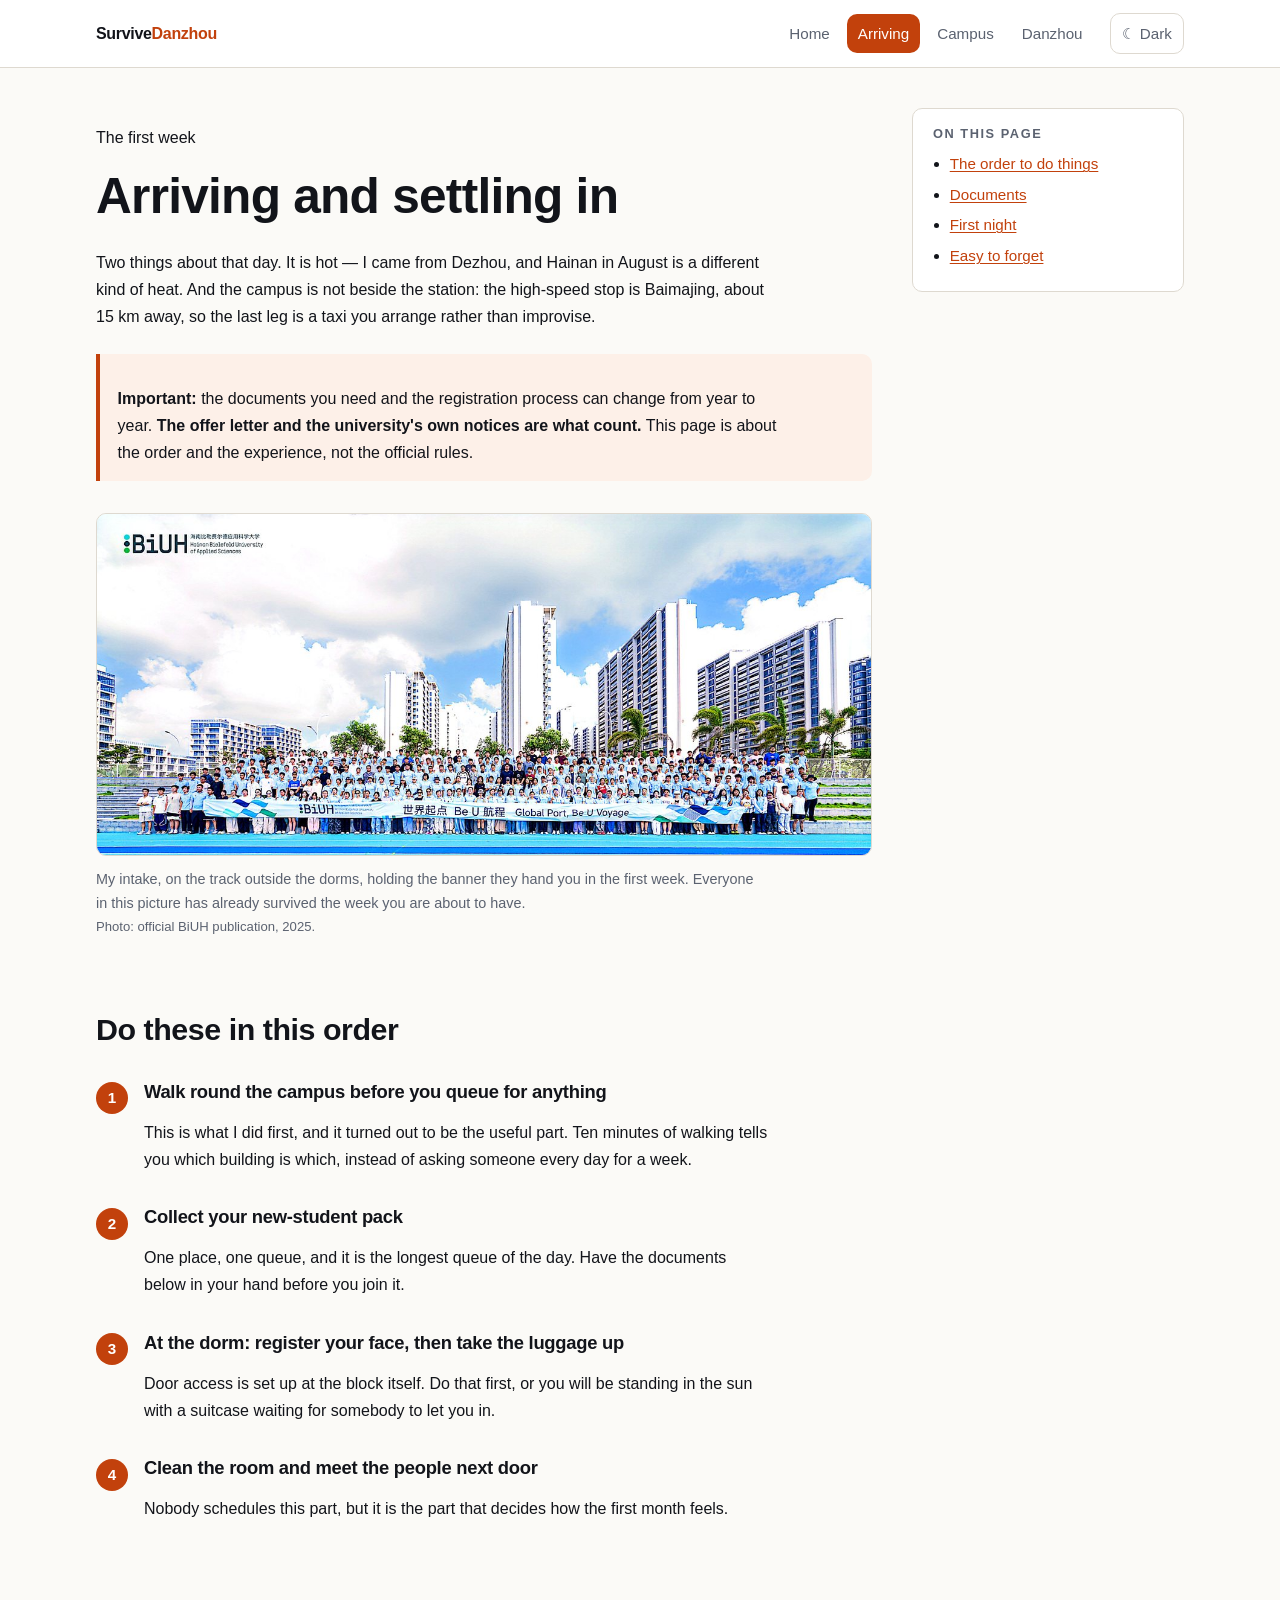
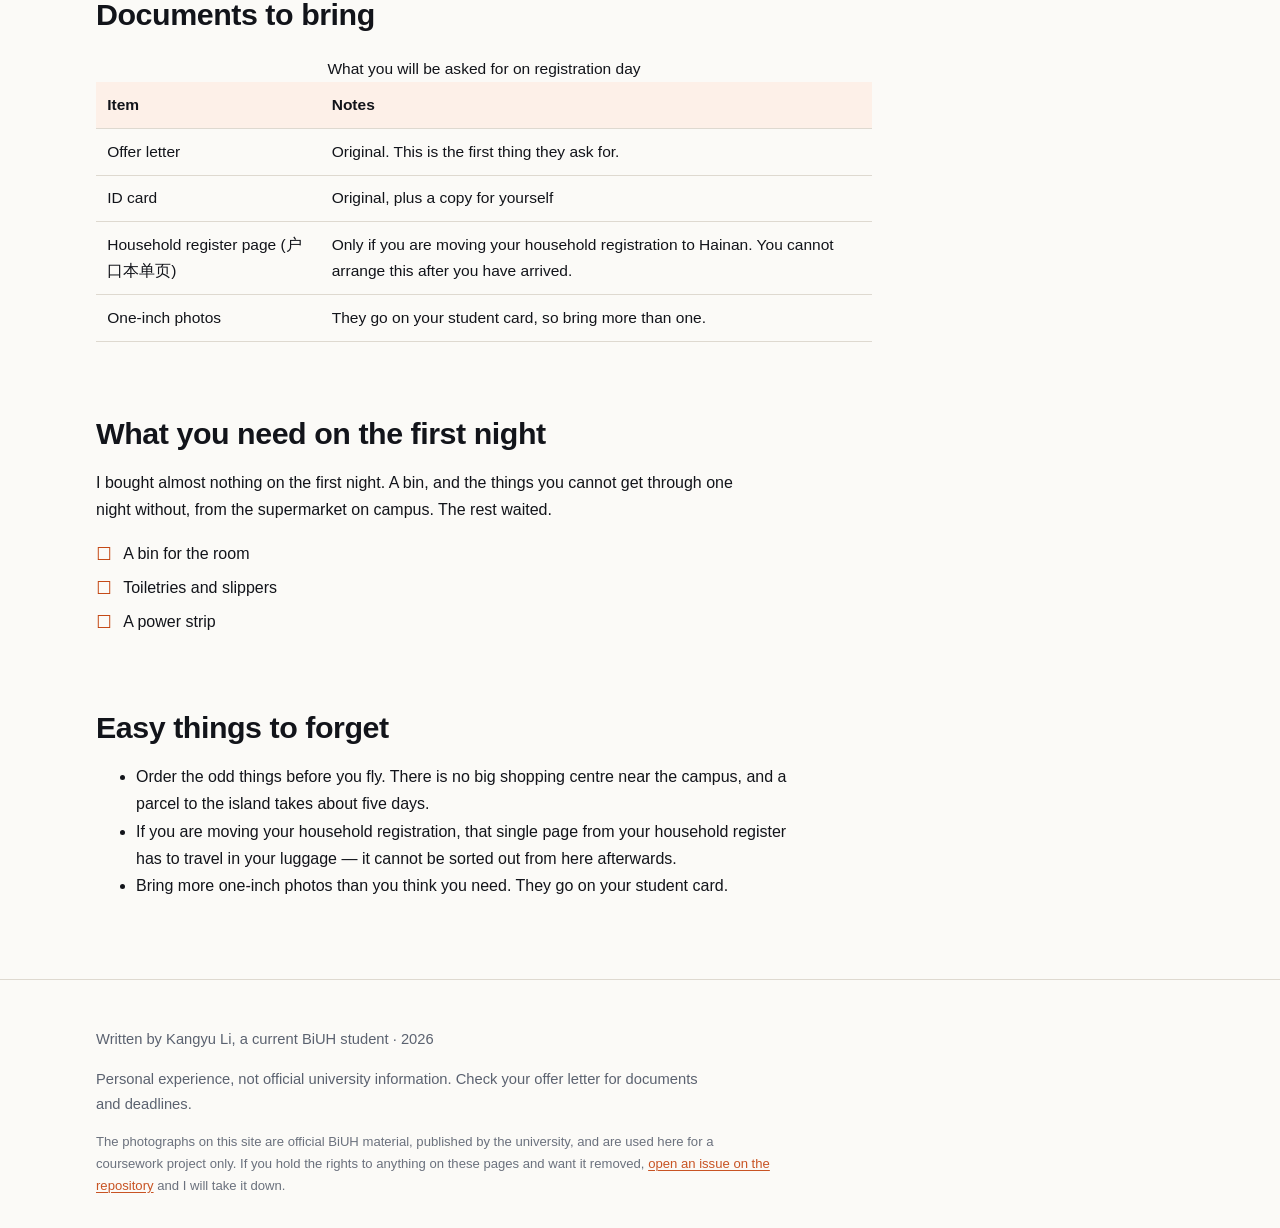
==== commit 474e8521: "content: name myself in the footer of the arrival page too" ====
--- a/arrive.html
+++ b/arrive.html
@@ -134,10 +134,10 @@
 
 <footer class="site-footer">
   <div class="wrap">
-    <p>Written by a current BiUH student · 2026</p>
+    <p>Written by Kangyu Li, a current BiUH student · 2026</p>
     <p>Personal experience, not official university information. Check your offer letter for documents and deadlines.</p>
-      <p class="fineprint">The photographs on this site are official BiUH material, published by the university, and are used here for a coursework project only. If you hold the rights to anything on these pages and want it removed, <a href="https://github.com/likangyu070710-source/Git/issues">open an issue on the repository</a> and I will take it down.</p>
-</div>
+    <p class="fineprint">The photographs on this site are official BiUH material, published by the university, and are used here for a coursework project only. If you hold the rights to anything on these pages and want it removed, <a href="https://github.com/likangyu070710-source/Git/issues">open an issue on the repository</a> and I will take it down.</p>
+  </div>
 </footer>
 
 <script src="js/theme.js"></script>
